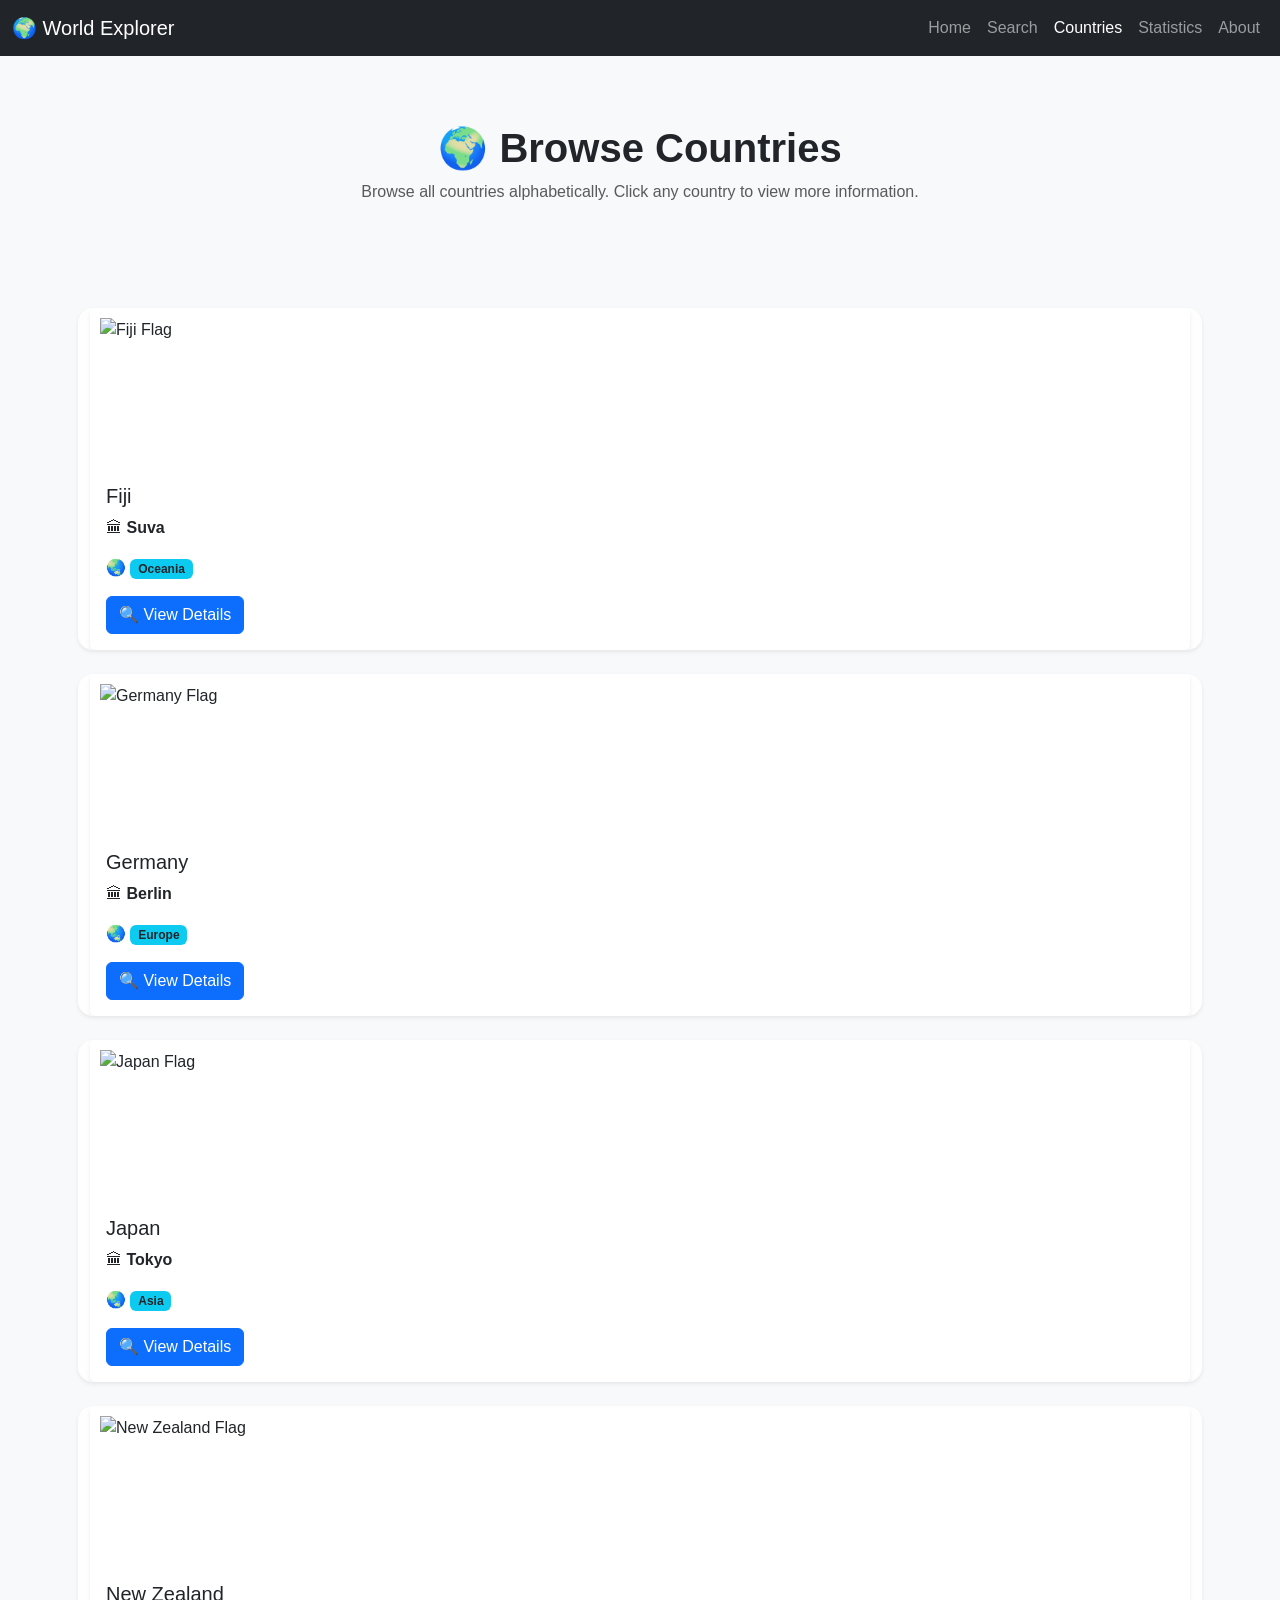
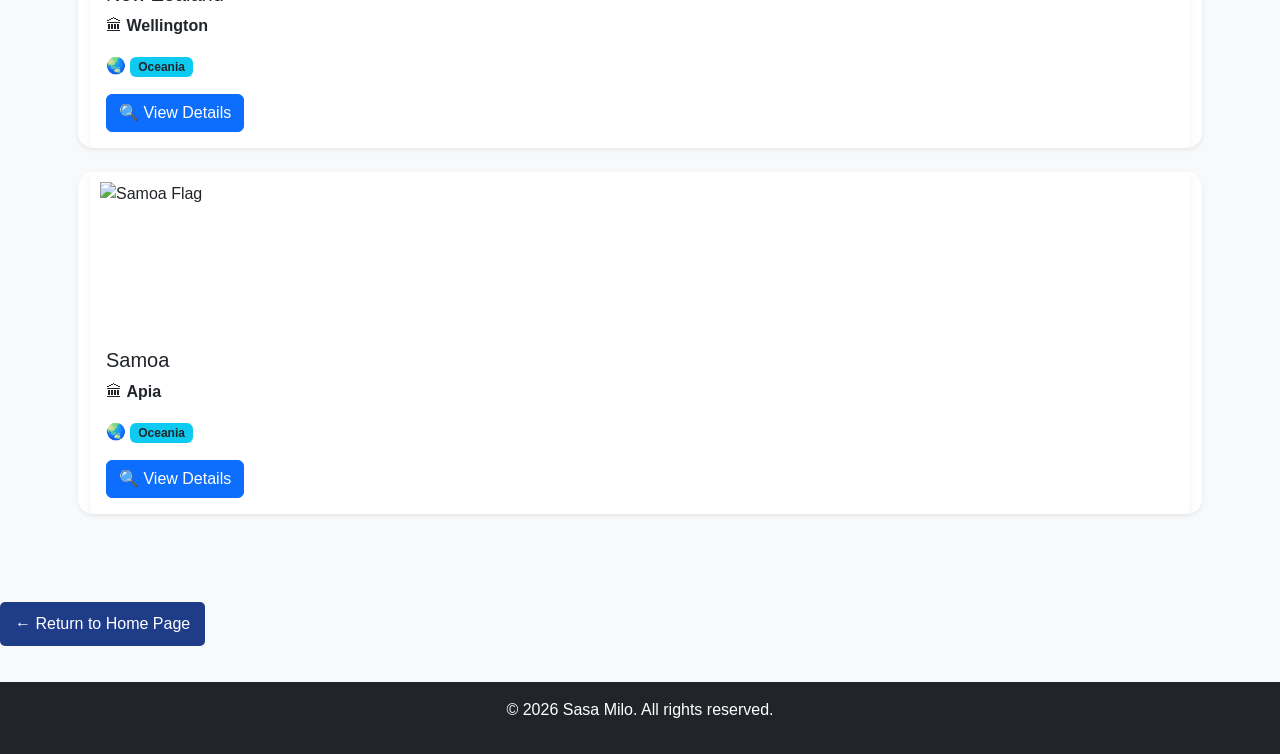
==== countries.html @ b9e5b67f "Updates World Explorer Project" ====
<!DOCTYPE html>
<html lang="en">
<head>

    <!--=========================================================
        Project Phoenix - World Explorer
        File: countries.html

        Purpose:
        Displays all countries alphabetically.
        Users can browse and select a country to
        view more details.

        Sprint: 4A - Browse Countries (A-Z)
    ==========================================================-->

    <meta charset="UTF-8">
    <meta name="viewport" content="width=device-width, initial-scale=1.0">

    <title>Browse Countries | World Explorer</title>

    <!-- Bootstrap -->
    <link
        href="https://cdn.jsdelivr.net/npm/bootstrap@5.3.3/dist/css/bootstrap.min.css"
        rel="stylesheet">

    <!-- Project CSS -->
    <link rel="stylesheet" href="css/style.css">

</head>

<body>

<!--=========================================================
    NAVIGATION BAR
    Reused across the project for consistency.
==========================================================-->

<nav class="navbar navbar-expand-lg navbar-dark bg-dark">

    <div class="container-fluid">

        <a class="navbar-brand" href="index.html">
            🌍 World Explorer
        </a>

        <button
            class="navbar-toggler"
            type="button"
            data-bs-toggle="collapse"
            data-bs-target="#navMenu">

            <span class="navbar-toggler-icon"></span>

        </button>

        <div class="collapse navbar-collapse" id="navMenu">

            <ul class="navbar-nav ms-auto">

                <li class="nav-item">
                    <a class="nav-link" href="index.html">Home</a>
                </li>

                <li class="nav-item">
                    <a class="nav-link" href="search.html">Search</a>
                </li>

                <li class="nav-item">
                    <a class="nav-link active" href="countries.html">
                        Countries
                    </a>
                </li>

                <li class="nav-item">
                    <a class="nav-link" href="stats.html">Statistics</a>
                </li>

                <li class="nav-item">
                    <a class="nav-link" href="about.html">About</a>
                </li>

            </ul>

        </div>

    </div>

</nav>

<!--=========================================================
    PAGE HEADER
==========================================================-->

<div class="container mt-5">

    <h1 class="text-center">
        🌍 Browse Countries
    </h1>

    <p class="text-center text-muted">

        Browse all countries alphabetically.
        Click any country to view more information.

    </p>

</div>

<!--=========================================================
    COUNTRY CARDS

    JavaScript will dynamically create Bootstrap cards
    and insert them into this container.
==========================================================-->

<div class="container my-5">

    <div
        id="countriesContainer"
        class="row g-4">

        <!-- Countries will appear here -->

    </div>

</div>
<!------------------------------------------
        return to Home Page link
-------------------------------------------> 
    <p>
        <a class="home-link" href="index.html">
            ← Return to Home Page
        </a>
    </p>

<!--=========================================================
    FOOTER
==========================================================-->

<footer class="bg-dark text-white text-center py-3">

    <p>&copy; 2026 Sasa Milo. All rights reserved.</p>

</footer>

<!-- Bootstrap JavaScript -->
<script src="https://cdn.jsdelivr.net/npm/bootstrap@5.3.3/dist/js/bootstrap.bundle.min.js"></script>

<!-- Existing API functions ..Data is Loaded Here-->
<script src="data/countries.js"></script>

<!-- API functions, Wrapper -->
<script src="js/api.js"></script>

<!-- Existing Modal functions -->
<script src="js/modal.js"></script>

<!-- New Countries page logic...Calls openCountryModal(). -->
<script src="js/countries.js"></script>

<!-- ==========================================================
     COUNTRY DETAILS MODAL
     This Bootstrap modal will display detailed information
     about the country selected by the user.
=========================================================== -->

<div
    class="modal fade"
    id="countryModal"
    tabindex="-1"
    aria-labelledby="countryModalLabel"
    aria-hidden="true">

    <div class="modal-dialog modal-lg">

        <div class="modal-content">

            <!-- Modal Header -->
            <div class="modal-header">

                <h3
                    class="modal-title"
                    id="countryModalLabel">

                    🌍 Country Details

                </h3>

                <button
                    type="button"
                    class="btn-close"
                    data-bs-dismiss="modal">
                </button>

            </div>

            <!-- Modal Body -->
            <div
                class="modal-body"
                id="countryModalBody">

                <p>
                    Country information will appear here...
                </p>

            </div>

            <!-- Modal Footer -->
            <div class="modal-footer">

                <button
                    type="button"
                    class="btn btn-secondary"
                    data-bs-dismiss="modal">

                    Close

                </button>

            </div>

        </div>

    </div>

</div>
    

</body>
</html>
---- css/style.css ----
.hero {
  height: 90vh;
  background: linear-gradient(to right, #1e3c72, #2a5298);
}

h1, h2 {
  font-weight: 600;
}
/*
        Update the card properties
*/
    .card {
        transition: 0.3s;
        background: rgba(255, 255, 255, 0.8);
        backdrop-filter: blur(10px);
        border: none;
}    
    .card:hover {
  transform: scale(1.05);
}
/* ============================
   RESPONSIVE HERO SECTION
   Works across all devices
============================= */

.hero {
    min-height: 90vh;   /* allows growth on small screens */
    display: flex;
    align-items: center;
    justify-content: center;
    text-align: center;
    padding: 60px 20px; /* prevents text touching edges on phones */
}
.hero::before {
    content: "";
    position: absolute;
    top: 0;
    left: 0;
    width: 100%;
    height: 90vh;
    background: rgba(0, 0, 0, 0.3);
    z-index: 1;
}

.hero > div {
    position: relative;
    z-index: 2;
}
/*
    end of Hero Section 
*/
body
{
    background-color: #f8f9fa;
}
/*
        upgrade homePage
*/
@keyframes gradientMove {
  0% { background-position: 0% 50%; }
  50% { background-position: 100% 50%; }
  100% { background-position: 0% 50%; }
}
/*
    Button Animation
*/
  button, .btn {
    transition: all 0.3s ease;
}

button:hover, .btn:hover {
    transform: translateY(-3px);
    box-shadow: 0 8px 20px rgba(0,0,0,0.2);
}
/* button {
  transition: 0.3s;
}
/* =========================================
   FEATURE SECTION ENHANCEMENTS
   Improves spacing and hover effect
========================================= */

.card {
    transition: all 0.3s ease;
}

/* Hover effect for feature cards */
.card:hover {
    transform: translateY(-8px);
}
/* ============================
   MOBILE OPTIMIZATION
============================= */

@media (max-width: 768px) {

    .hero h1 {
        font-size: 2.5rem;
    }

    .hero p {
        font-size: 1.1rem;
    }
}
/* ============================
   SEARCH RESULT CARDS
============================= */

.card img {
    border-radius: 8px;
}
/*--------------------------------------------
    new Modifications
----------------------------------------------*/
body {
    font-family: sans-serif;
    margin: 0;
}

.container {
    padding: 20px;
}

#searchBox {
    width: 300px;
    padding: 10px;
    margin-bottom: 20px;
}

.home-link {
    display: inline-block;
    margin: 20px 0;
    padding: 10px 15px;
    background-color: #1f3c88;
    color: white;
    text-decoration: none;
    border-radius: 5px;
}

.home-link:hover {
    background-color: #2d5bc4;
}
/* =====================================
   COUNTRY CARD ENHANCEMENT
   Applies only to countries.html
===================================== */

.country-card {
    height: 100%;
    border-radius: 15px;
    overflow: hidden;
}


.country-card:hover {
    transform: translateY(-8px);
}


/* Keep country flags consistent */

/* =====================================
   COUNTRY FLAG DISPLAY
===================================== */

.country-flag {

    height: 160px;
    width: 100%;
    object-fit: contain;
    padding: 10px;

}
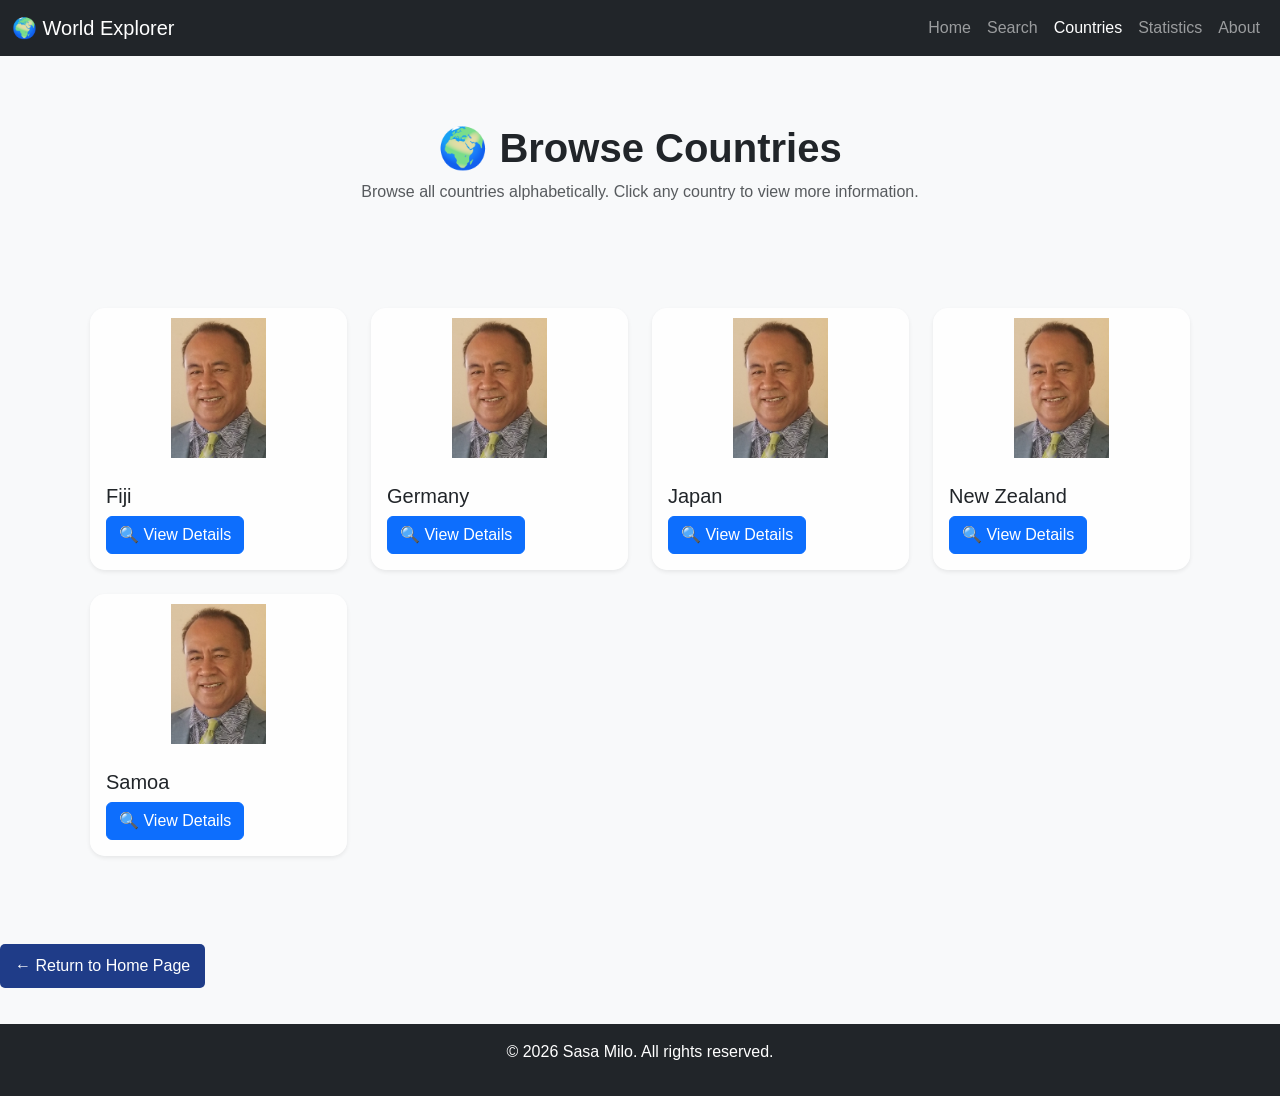
==== commit 0f03355f: "Version 6.5 Completed. Responsive country grid and reusable details modal" ====
--- a/countries.html
+++ b/countries.html
@@ -125,6 +125,69 @@
     </div>
 
 </div>
+<!--=========================================================
+    PHOENIX DETAILS MODAL
+
+    Hidden by default.
+    JavaScript will fill in the selected country's data.
+==========================================================-->
+
+<div
+    class="modal fade"
+    id="countryModal"
+    tabindex="-1"
+    aria-hidden="true">
+
+    <div class="modal-dialog modal-lg modal-dialog-centered">
+
+        <div class="modal-content">
+
+            <div class="modal-header">
+
+                <h4
+                    class="modal-title"
+                    id="modalCountryName">
+
+                    Country
+
+                </h4>
+
+                <button
+                    type="button"
+                    class="btn-close"
+                    data-bs-dismiss="modal">
+
+                </button>
+
+            </div>
+
+            <div class="modal-body">
+
+                <div class="text-center mb-4">
+
+                    <img
+                        id="modalFlag"
+                        src=""
+                        class="img-fluid"
+                        style="max-height:200px;">
+
+                </div>
+
+                <div id="modalDetails">
+
+                    <!-- JavaScript inserts country details here -->
+
+                </div>
+
+            </div>
+
+        </div>
+
+    </div>
+
+</div>
+
+
 <!------------------------------------------
         return to Home Page link
 -------------------------------------------> 
--- a/css/style.css
+++ b/css/style.css
@@ -151,13 +151,9 @@
     overflow: hidden;
 }
 
-
 .country-card:hover {
     transform: translateY(-8px);
 }
-
-
-/* Keep country flags consistent */
 
 /* =====================================
    COUNTRY FLAG DISPLAY
@@ -170,4 +166,58 @@
     object-fit: contain;
     padding: 10px;
 
+}
+/*=========================================================
+    PHOENIX DETAILS MODAL
+=========================================================*/
+
+#modalFlag {
+
+    max-height: 220px;
+
+    object-fit: contain;
+
+    margin-bottom: 20px;
+
+}
+
+
+#modalDetails {
+
+    font-size: 1rem;
+
+    line-height: 1.8;
+
+}
+
+
+#modalDetails strong {
+
+    display: inline-block;
+
+    width: 130px;
+
+}
+
+
+.modal-content {
+
+    border-radius: 18px;
+
+}
+
+
+.modal-header {
+
+    background: #0d6efd;
+
+    color: white;
+
+}
+
+
+.modal-title {
+
+    font-weight: bold;
+
 }
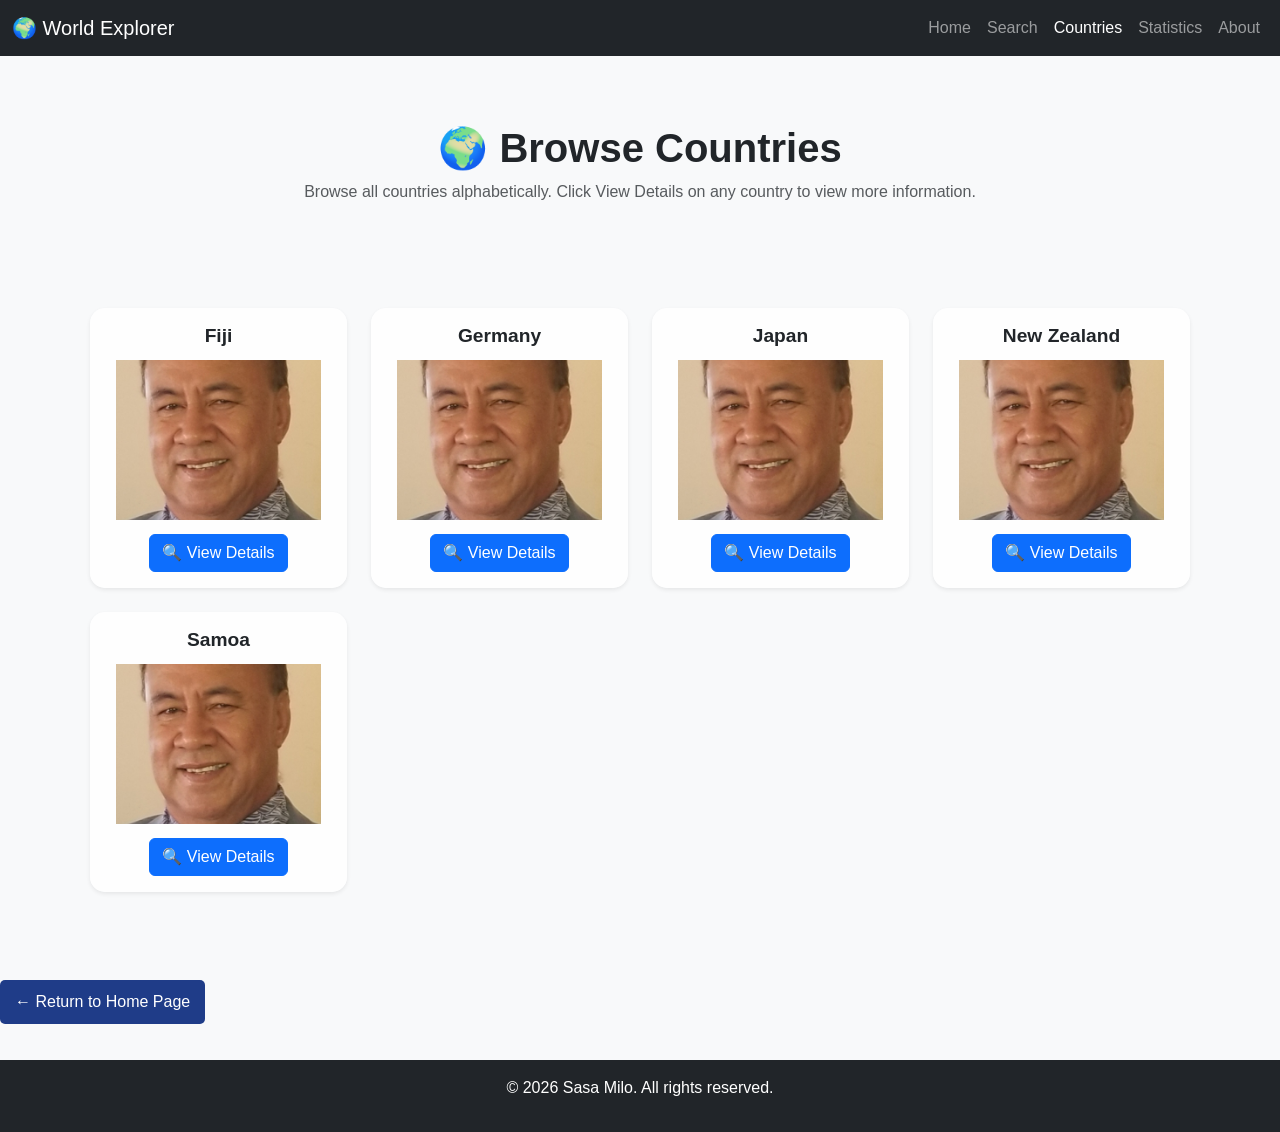
==== commit b38c2c8c: "Version 6.6.6 Completed. Professional Country Card layout" ====
--- a/countries.html
+++ b/countries.html
@@ -101,7 +101,7 @@
     <p class="text-center text-muted">
 
         Browse all countries alphabetically.
-        Click any country to view more information.
+        Click View Details on any country to view more information.
 
     </p>
 
--- a/css/style.css
+++ b/css/style.css
@@ -154,6 +154,25 @@
 .country-card:hover {
     transform: translateY(-8px);
 }
+/* =====================================
+   CARD HOVER ANIMATION ENHANCEMENT
+   Applies only to countries.html
+
+   Purpose:
+   - Creates a smooth lift animation.
+   - Gives the interface a professional feel.
+   - Improves user experience without
+     affecting functionality.
+===================================== */
+
+.country-card {
+    height: 100%;
+    border-radius: 15px;
+    overflow: hidden;
+
+    /* Smooth card movement on hover */
+    transition: transform 0.3s ease;
+}
 
 /* =====================================
    COUNTRY FLAG DISPLAY
@@ -220,4 +239,91 @@
 
     font-weight: bold;
 
+}
+/* =====================================
+   COUNTRY FLAG CARD ENHANCEMENT
+   Applies only to countries.html
+
+   Purpose:
+   - Keep all country flag images the same height.
+   - Prevent uneven card sizes caused by
+     different flag proportions.
+   - object-fit keeps the flag image neat
+     inside the fixed image area.
+===================================== */
+
+.country-flag {
+    height: 180px;
+    object-fit: cover;
+}
+/* =====================================
+   CARD SHADOW ENHANCEMENT
+   Applies only to countries.html
+
+   Purpose:
+   - Creates a deeper shadow as the card
+     lifts during hover.
+   - Adds depth and a modern UI feel.
+   - Complements the hover animation.
+===================================== */
+
+.country-card {
+    height: 100%;
+    border-radius: 15px;
+    overflow: hidden;
+
+    /* Smooth hover animation */
+    transition: transform 0.3s ease,
+                box-shadow 0.3s ease;
+}
+
+.country-card:hover {
+    transform: translateY(-8px);
+
+    /* Enhanced shadow while hovering */
+    box-shadow: 0 12px 24px rgba(0, 0, 0, 0.18);
+}
+/* =====================================
+   FLAG IMAGE HOVER ENHANCEMENT
+   Applies only to countries.html
+
+   Purpose:
+   - Creates a subtle zoom effect when
+     hovering over a country card.
+   - Adds a premium interactive feel.
+   - Works together with the lift and
+     shadow animations.
+===================================== */
+
+.country-flag {
+    height: 180px;
+    object-fit: cover;
+
+    /* Smooth image zoom animation */
+    transition: transform 0.3s ease;
+}
+
+.country-card:hover .country-flag {
+
+    /* Slightly enlarge the flag image */
+    transform: scale(1.05);
+}
+/* =====================================
+   COUNTRY TITLE ENHANCEMENT
+   Applies only to countries.html
+
+   Purpose:
+   - Makes the country name the visual
+     focus of each card.
+   - Improves readability.
+   - Creates consistent spacing between
+     the title and action button.
+===================================== */
+
+.country-card .card-title {
+    font-weight: 700;
+    font-size: 1.2rem;
+    margin-bottom: 0.2rem;
+    text-align: center;
+    min-height: 1.2rem;
 }
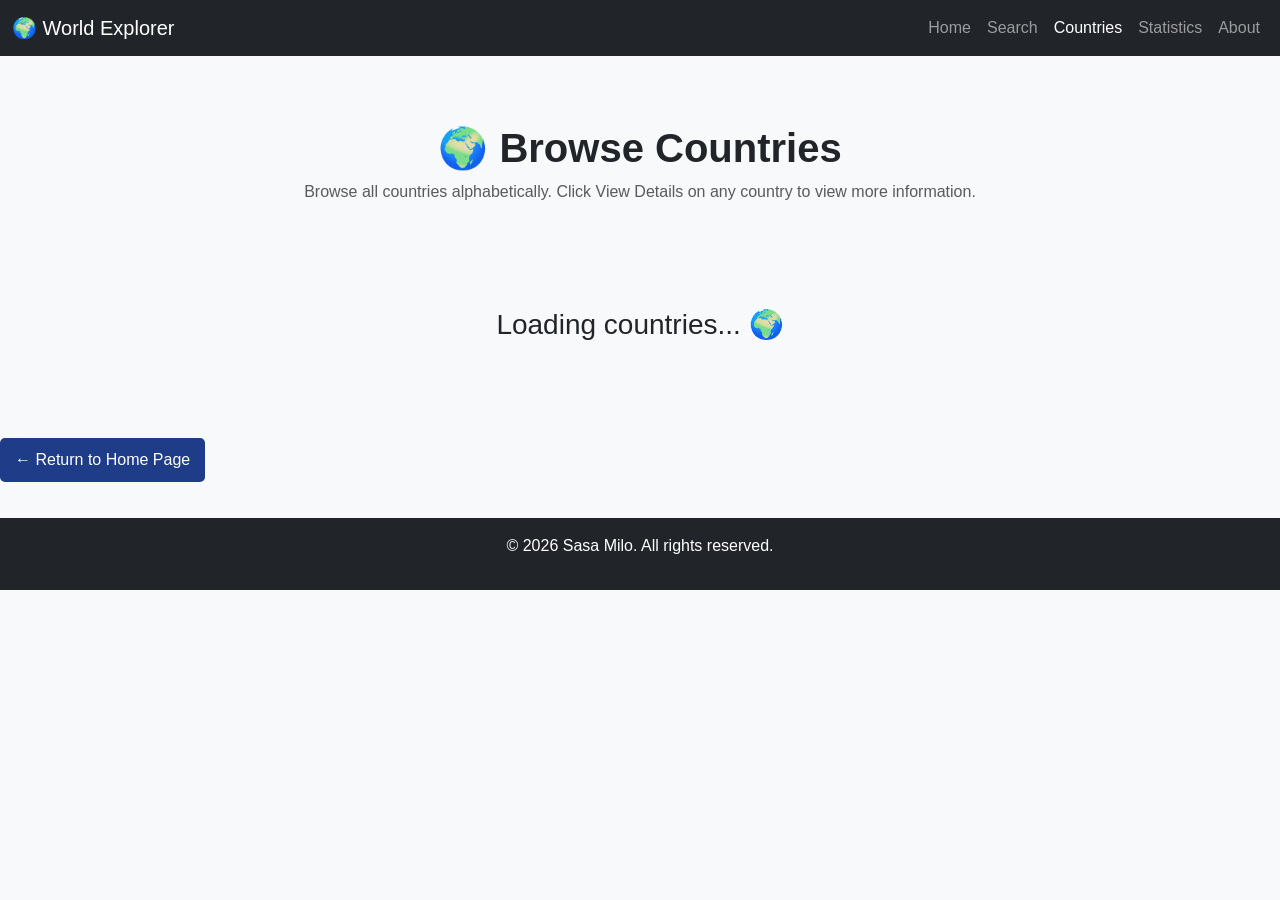
==== commit 0702222a: "Checkpoint before Mission 6.7 rendered refactor" ====
--- a/countries.html
+++ b/countries.html
@@ -210,8 +210,8 @@
 <!-- Bootstrap JavaScript -->
 <script src="https://cdn.jsdelivr.net/npm/bootstrap@5.3.3/dist/js/bootstrap.bundle.min.js"></script>
 
-<!-- Existing API functions ..Data is Loaded Here-->
-<script src="data/countries.js"></script>
+<!-- Existing API functions ..Data is Loaded Her
+<script src="data/countries.js"></script> -->
 
 <!-- API functions, Wrapper -->
 <script src="js/api.js"></script>
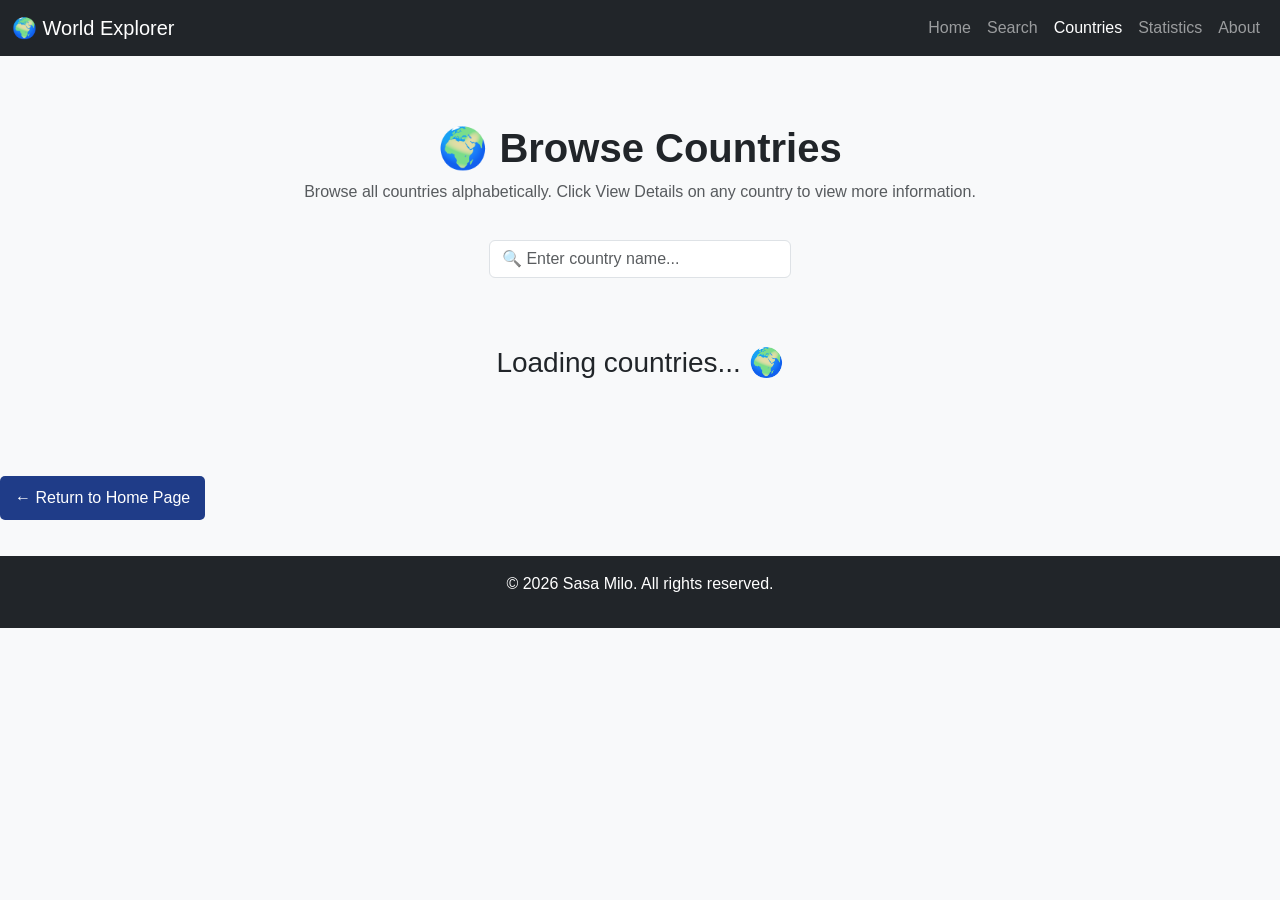
==== commit 8c8f0655: "Version 6.7 Completed. Fixed duplicate modal and Country Details" ====
--- a/countries.html
+++ b/countries.html
@@ -30,7 +30,7 @@
 </head>
 
 <body>
-
+    
 <!--=========================================================
     NAVIGATION BAR
     Reused across the project for consistency.
@@ -88,6 +88,7 @@
 
 </nav>
 
+
 <!--=========================================================
     PAGE HEADER
 ==========================================================-->
@@ -107,6 +108,30 @@
 
 </div>
 
+<!-- =====================================================
+      COUNTRY SEARCH
+
+     Allows users to quickly search for countries.
+
+     Search functionality will be connected
+     during Mission 6.8 Phase 2..
+    ====================================================== -->
+
+     <div class="row mb-4">
+
+        <div class="col-md-3 mx-auto">
+
+            <input
+                type="text"
+                id="countrySearch"
+                class="form-control"
+                placeholder="🔍 Enter country name..."
+        >
+
+        </div>
+
+    </div> 
+
 <!--=========================================================
     COUNTRY CARDS
 
@@ -125,69 +150,9 @@
     </div>
 
 </div>
-<!--=========================================================
-    PHOENIX DETAILS MODAL
-
-    Hidden by default.
-    JavaScript will fill in the selected country's data.
-==========================================================-->
-
-<div
-    class="modal fade"
-    id="countryModal"
-    tabindex="-1"
-    aria-hidden="true">
-
-    <div class="modal-dialog modal-lg modal-dialog-centered">
-
-        <div class="modal-content">
-
-            <div class="modal-header">
-
-                <h4
-                    class="modal-title"
-                    id="modalCountryName">
-
-                    Country
-
-                </h4>
-
-                <button
-                    type="button"
-                    class="btn-close"
-                    data-bs-dismiss="modal">
-
-                </button>
-
-            </div>
-
-            <div class="modal-body">
-
-                <div class="text-center mb-4">
-
-                    <img
-                        id="modalFlag"
-                        src=""
-                        class="img-fluid"
-                        style="max-height:200px;">
-
-                </div>
-
-                <div id="modalDetails">
-
-                    <!-- JavaScript inserts country details here -->
-
-                </div>
-
-            </div>
-
-        </div>
-
-    </div>
-
-</div>
-
-
+<!--
+
+-->
 <!------------------------------------------
         return to Home Page link
 -------------------------------------------> 
@@ -216,6 +181,9 @@
 <!-- API functions, Wrapper -->
 <script src="js/api.js"></script>
 
+<!-- countries rendered functions -->
+<script src="js/countryRenderer.js"></script>
+
 <!-- Existing Modal functions -->
 <script src="js/modal.js"></script>
 
@@ -288,7 +256,6 @@
     </div>
 
 </div>
-    
 
 </body>
 </html>
--- a/css/style.css
+++ b/css/style.css
@@ -199,9 +199,33 @@
     margin-bottom: 20px;
 
 }
-
-
-#modalDetails {
+/* Country Details Modal, defined in search.html */
+
+.modal-content {
+
+    border-radius: 18px;
+
+}
+
+.modal-header {
+
+    background: #0d6efd;
+
+    color: white;
+
+}
+
+
+.modal-title {
+
+    font-weight: bold;
+
+}
+
+
+.modal-body {
+
+    color: #212529;
 
     font-size: 1rem;
 
@@ -209,6 +233,11 @@
 
 }
 
+/* #modalDetails p { 
+
+
+    /* font-size: 1rem;
+    line-height: 1.8; */
 
 #modalDetails strong {
 
@@ -216,30 +245,11 @@
 
     width: 130px;
 
-}
-
-
-.modal-content {
-
-    border-radius: 18px;
-
-}
-
-
-.modal-header {
-
-    background: #0d6efd;
-
-    color: white;
-
-}
-
-
-.modal-title {
-
-    font-weight: bold;
-
-}
+} 
+
+
+
+
 /* =====================================
    COUNTRY FLAG CARD ENHANCEMENT
    Applies only to countries.html
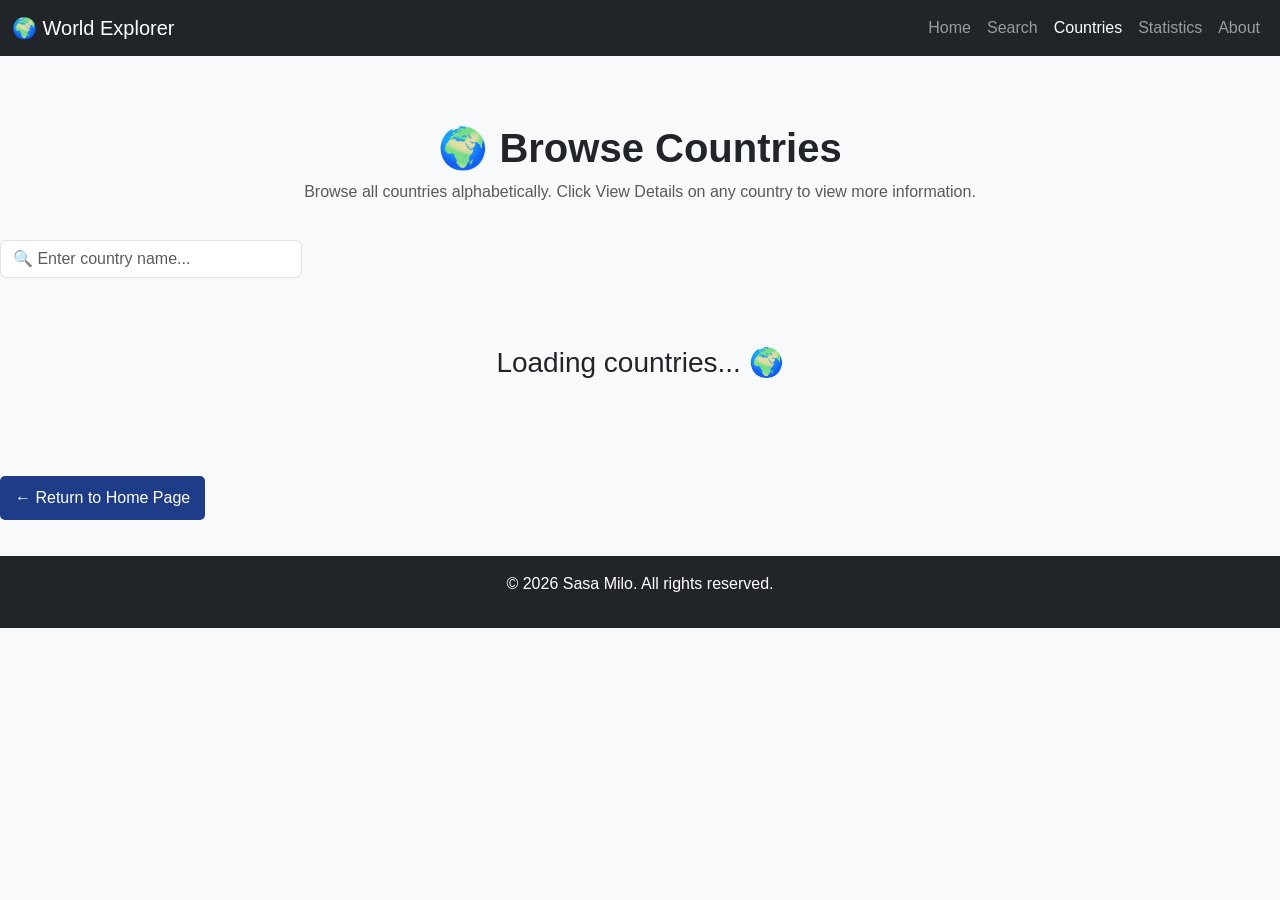
==== commit c4d32c59: "Version 6.8 Completed. Added National Anthem section to Details modal" ====
--- a/countries.html
+++ b/countries.html
@@ -119,8 +119,9 @@
 
      <div class="row mb-4">
 
-        <div class="col-md-3 mx-auto">
-
+       <!-- <div class="col-md-3 mx-auto"> -->
+            <div class="col-md-3 ns-0">
+                
             <input
                 type="text"
                 id="countrySearch"
@@ -175,20 +176,23 @@
 <!-- Bootstrap JavaScript -->
 <script src="https://cdn.jsdelivr.net/npm/bootstrap@5.3.3/dist/js/bootstrap.bundle.min.js"></script>
 
-<!-- Existing API functions ..Data is Loaded Her
-<script src="data/countries.js"></script> -->
-
-<!-- API functions, Wrapper -->
+<!-- API Layer -->
 <script src="js/api.js"></script>
 
-<!-- countries rendered functions -->
+<!-- Local backup data / Page Logic -->
+<script src="js/countries.js"></script>
+
+<!-- Search / Filtering -->
+<script src="js/search.js"></script>
+
+<!-- Additional country information -->
+<script src="js/anthemData.js"></script>
+
+<!-- Render country cards -->
 <script src="js/countryRenderer.js"></script>
 
-<!-- Existing Modal functions -->
+<!-- Country Details Modal -->
 <script src="js/modal.js"></script>
-
-<!-- New Countries page logic...Calls openCountryModal(). -->
-<script src="js/countries.js"></script>
 
 <!-- ==========================================================
      COUNTRY DETAILS MODAL
@@ -210,13 +214,12 @@
             <!-- Modal Header -->
             <div class="modal-header">
 
-                <h3
-                    class="modal-title"
-                    id="countryModalLabel">
+                 <h3
+                    class="modal-title">
 
                     🌍 Country Details
 
-                </h3>
+                </h3>   
 
                 <button
                     type="button"
@@ -226,16 +229,24 @@
 
             </div>
 
-            <!-- Modal Body -->
+        <div class="modal-body text-center">
+
+            <img
+                id="modalFlag"
+                src=""
+                alt="Country Flag"
+                class="img-fluid mb-3"
+                style="max-height:200px;">
+
+            <h4 id="modalCountryName"></h4>
+
             <div
-                class="modal-body"
-                id="countryModalBody">
-
-                <p>
-                    Country information will appear here...
-                </p>
+                id="modalDetails"
+                class="text-start mt-3">
 
             </div>
+
+        </div>
 
             <!-- Modal Footer -->
             <div class="modal-footer">
@@ -251,11 +262,11 @@
 
             </div>
 
-        </div>
-
-    </div>
-
-</div>
+        </div> 
+
+    </div> 
+
+</div> 
 
 </body>
 </html>
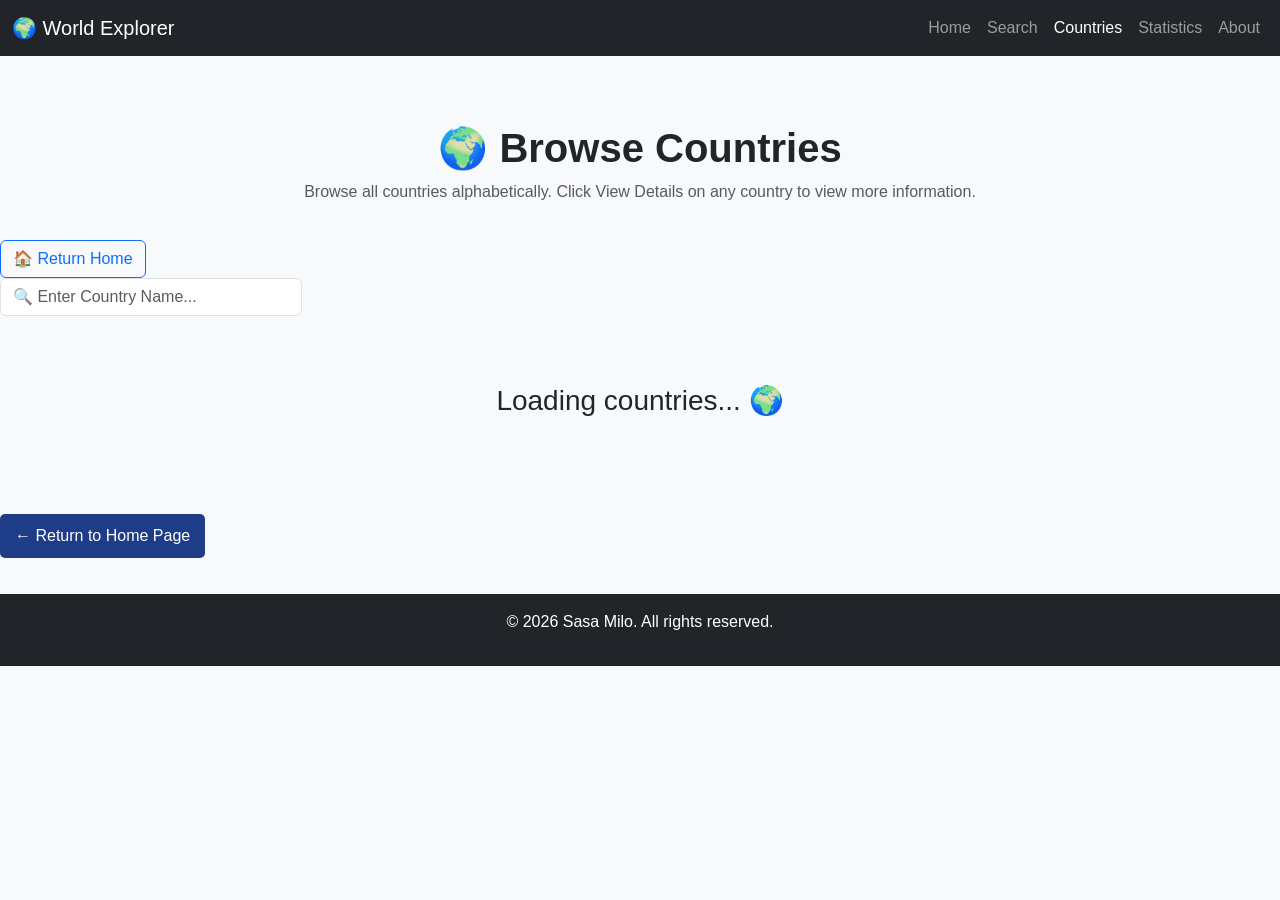
==== commit 10198cee: "Mission 6.9 Addition country info and enhancements" ====
--- a/countries.html
+++ b/countries.html
@@ -108,6 +108,16 @@
 
 </div>
 
+<!--      Return Home
+
+  --------------------------------------------->
+  
+      <a href="index.html" class="btn btn-outline-primary">
+    🏠 Return Home
+    
+</a>
+
+
 <!-- =====================================================
       COUNTRY SEARCH
 
@@ -119,16 +129,15 @@
 
      <div class="row mb-4">
 
-       <!-- <div class="col-md-3 mx-auto"> -->
-            <div class="col-md-3 ns-0">
+                   <div class="col-md-3 ns-0">
                 
             <input
                 type="text"
                 id="countrySearch"
                 class="form-control"
-                placeholder="🔍 Enter country name..."
-        >
-
+                placeholder="🔍 Enter Country Name..."
+                oninput="filterCountries()">
+               
         </div>
 
     </div> 
